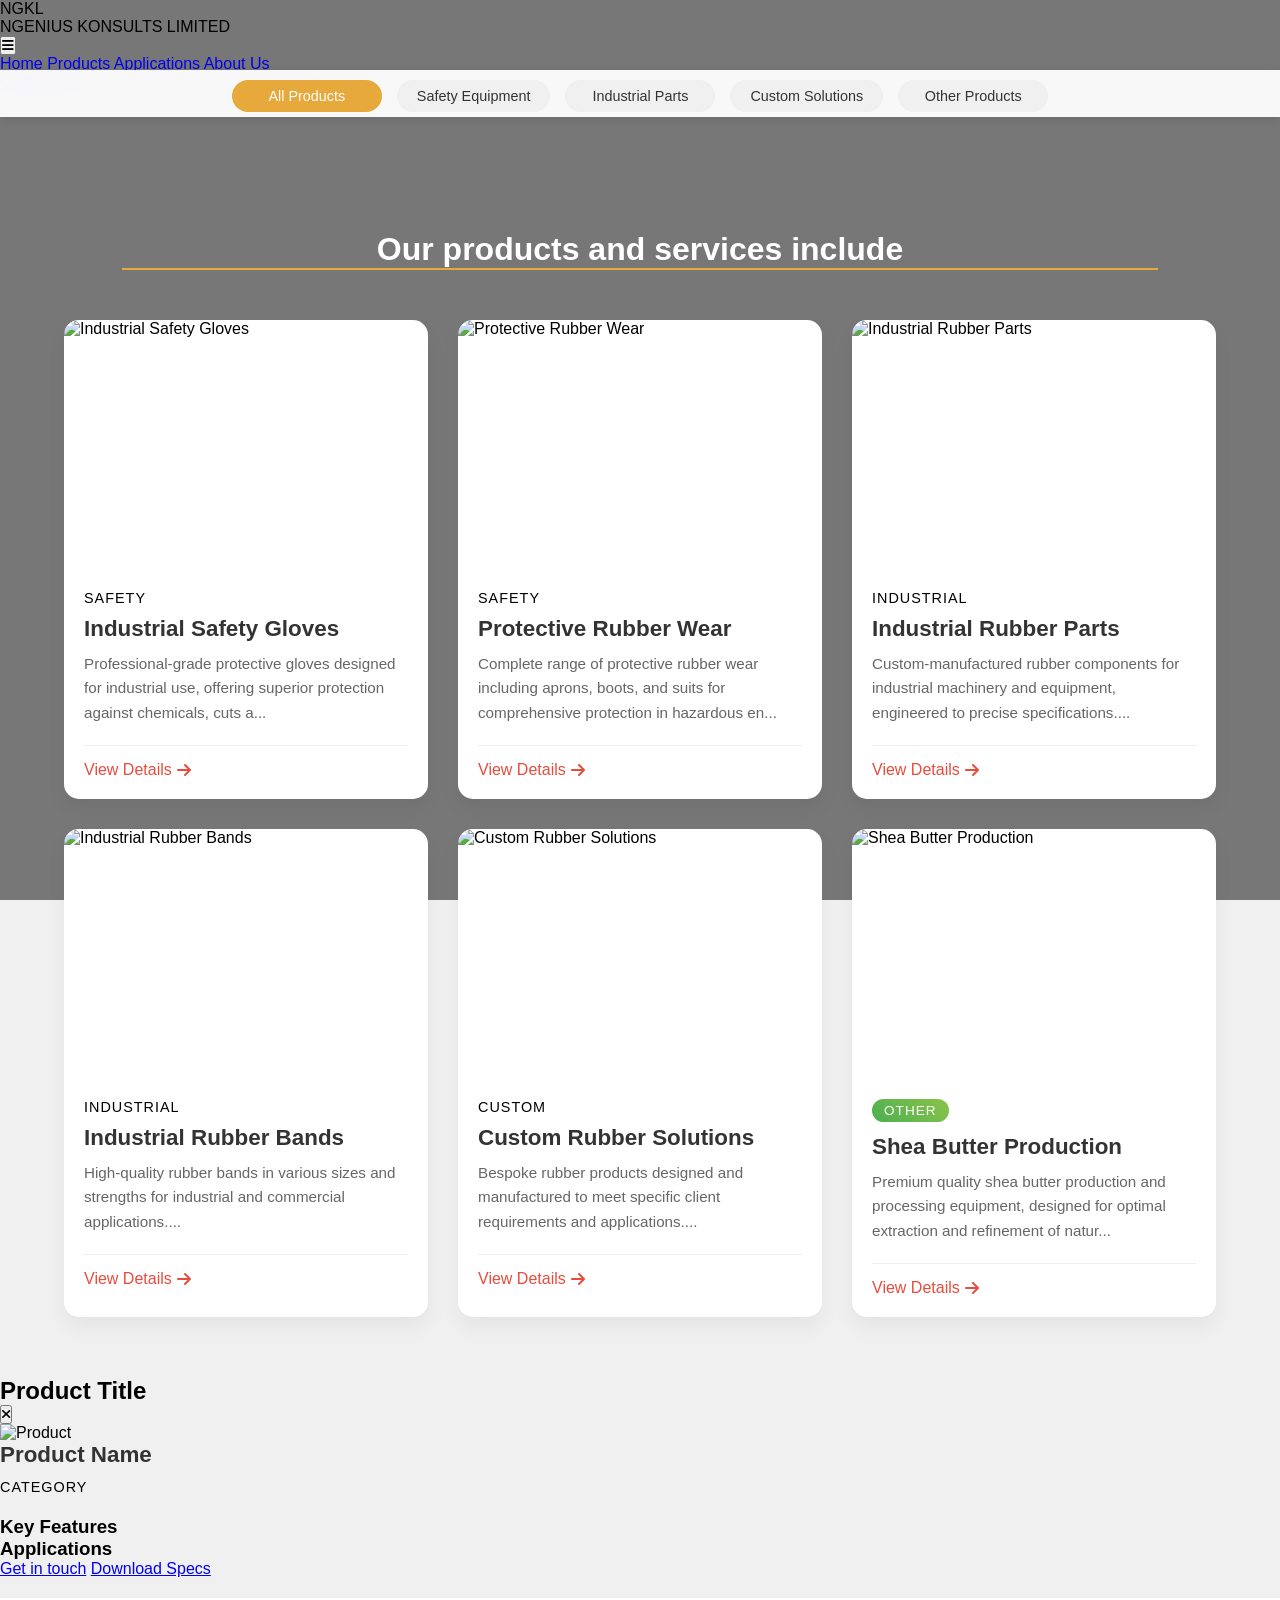
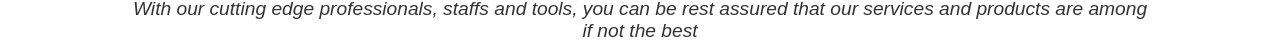
==== products.html @ db1e6c7b "update" ====
<!Doctype html>
<html lang="en">

<head>
    <meta charset="UTF-8">
    <meta name="viewport" content="width=device-width, initial-scale=1.0">
    <link rel="stylesheet" href="css\index.css">
    <link rel="stylesheet" href="https://unpkg.com/aos@next/dist/aos.css" />
    <!-- Adding Font Awesome for icons -->
    <link rel="stylesheet" href="https://cdnjs.cloudflare.com/ajax/libs/font-awesome/6.0.0-beta3/css/all.min.css">
    <link rel="stylesheet" href="css/products.css">
    <title>Products</title>

</head>

<body style="background-image: url(images/rubber-tree-bowl-filled-with-latex.jpg);">
    <nav class="navbar">
        <div class="logo">
            <div class="logo-icon">NGKL</div>
            <span>NGENIUS KONSULTS LIMITED</span>
        </div>

        <!-- Mobile menu button -->
        <button class="mobile-menu-btn" id="mobileMenuBtn">
            <i class="fas fa-bars"></i>
        </button>

        <div class="nav-links" id="navLinks">
            <a href="index.html">Home</a>
            <a href="products.html" class="active">Products</a>
            <a href="#">Applications</a>
            <a href="#">About Us</a>


            <!-- Auth button moved inside nav-links for mobile view -->
            <div class="auth-buttons">
                <a href="#" class="sign-up">Contact us</a>
            </div>
        </div>
    </nav>
    <div class="dimmed-background"></div>
    <div class="dimmed-overlay"></div>
    <div class="product-filters">
        <div class="filter-buttons">
            <button class="filter-button active" data-filter="all">All Products</button>
            <button class="filter-button" data-filter="safety">Safety Equipment</button>
            <button class="filter-button" data-filter="industrial">Industrial Parts</button>
            <button class="filter-button" data-filter="custom">Custom Solutions</button>
            <button class="filter-button" data-filter="other">Other Products</button>
        </div>
    </div>

    <div class="products-container">
        <div class="heading">
            <h1 class="product_heading">Our products and services include</h1>
        </div>
        <div class="products-grid" style="margin-top:50px;">
            <!-- Product cards will be dynamically populated here -->
        </div>
    </div>

    <!-- Product Modal -->
    <div class="product-modal" id="productModal">
        <div class="modal-content">
            <div class="modal-header">
                <h2 id="modalProductTitle">Product Title</h2>
                <button class="close-modal" id="closeModal">
                    <i class="fas fa-times"></i>
                </button>
            </div>
            <div class="modal-body">
                <div class="modal-image-container">
                    <img src="" alt="Product" class="modal-image" id="modalProductImage">
                </div>
                <div class="modal-details">
                    <h3 class="product-title" id="modalDetailTitle">Product Name</h3>
                    <span class="product-category" id="modalCategory">Category</span>
                    <div class="product-description" id="modalDescription"></div>
                    <div class="product-features">
                        <h3>Key Features</h3>
                        <ul class="features-list" id="modalFeatures"></ul>
                    </div>
                    <div class="product-applications">
                        <h3>Applications</h3>
                        <ul class="applications-list" id="modalApplications"></ul>
                    </div>
                    <div class="modal-cta">
                        <a href="https://wa.me/+2348037225914" class="modal-cta-button inquire-button">Get in touch</a>
                        <a href="#" class="modal-cta-button catalog-button">Download Specs</a>
                    </div>
                </div>
            </div>
        </div>
    </div>
    <div class="write_up">
        <div class="write"><p><i>With our cutting edge professionals, staffs and tools, you can be rest assured that our services and products are among if not the best</i></p></div>
    </div>
    <script src="https://unpkg.com/aos@next/dist/aos.js"></script>
    <script>
        // Initialize AOS
        AOS.init({
            duration: 800,
            once: true,
            offset: 100,
            easing: 'ease-out-cubic'
        });

        // Updated Product Data
        const productData = {
            'industrial-gloves': {
                title: 'Industrial Safety Gloves',
                category: 'safety',
                image: 'images/gloves.jpg',
                description: 'Professional-grade protective gloves designed for industrial use, offering superior protection against chemicals, cuts and abrasions.',
                features: [
                    'Chemical resistant rubber compound',
                    'Reinforced palm and finger areas',
                    'Extended cuff for wrist protection',
                    'Non-slip grip pattern',
                    'Available in multiple sizes'
                ],
                applications: [
                    'Chemical Processing',
                    'Manufacturing',
                    'Laboratory Work',
                    'Oil & Gas Industry'
                ]
            },
            'protective-wear': {
                title: 'Protective Rubber Wear',
                category: 'safety',
                image: 'images/Protective rubber ware.jpg',
                description: 'Complete range of protective rubber wear including aprons, boots, and suits for comprehensive protection in hazardous environments.',
                features: [
                    'Full-body protection designs',
                    'Chemical splash resistance',
                    'Flexible and comfortable fit',
                    'Heat and cold resistant',
                    'Easy to clean and maintain'
                ],
                applications: [
                    'Chemical Plants',
                    'Food Processing',
                    'Mining Operations',
                    'Waste Management'
                ]
            },
            'rubber-parts': {
                title: 'Industrial Rubber Parts',
                category: 'industrial',
                image: 'images/rubber artifacts.jpg',
                description: 'Custom-manufactured rubber components for industrial machinery and equipment, engineered to precise specifications.',
                features: [
                    'Custom size and shape options',
                    'High-grade rubber compounds',
                    'Precision manufacturing',
                    'Quality tested',
                    'Bulk ordering available'
                ],
                applications: [
                    'Machine Parts',
                    'Automotive Components',
                    'Industrial Equipment',
                    'Construction Machinery'
                ]
            },
            'rubber-bands': {
                title: 'Industrial Rubber Bands',
                category: 'industrial',
                image: 'images/Rubber band.jpg',
                description: 'High-quality rubber bands in various sizes and strengths for industrial and commercial applications.',
                features: [
                    'Multiple size options',
                    'High tensile strength',
                    'UV resistant',
                    'Long service life',
                    'Color coding available'
                ],
                applications: [
                    'Packaging',
                    'Office Use',
                    'Industrial Bundling',
                    'Agricultural Uses'
                ]
            },
            'custom-solutions': {
                title: 'Custom Rubber Solutions',
                category: 'custom',
                image: 'images/rubber products.jpg',
                description: 'Bespoke rubber products designed and manufactured to meet specific client requirements and applications.',
                features: [
                    'Custom design service',
                    'Material selection consultation',
                    'Prototype development',
                    'Quality assurance',
                    'Technical support'
                ],
                applications: [
                    'Specialized Industry Needs',
                    'Unique Applications',
                    'Product Development',
                    'Process Optimization'
                ]
            },
            'shea-butter': {
                title: 'Shea Butter Production',
                category: 'other',
                image: 'images/Shea-Butter-Processing-Factory.jpg',
                description: 'Premium quality shea butter production and processing equipment, designed for optimal extraction and refinement of natural shea butter. Our comprehensive solutions ensure high yields and superior product quality.',
                features: [
                    'Advanced extraction technology',
                    'Temperature-controlled processing',
                    'Quality control systems',
                    'Automated production lines',
                    'Hygienic processing environment',
                    'Customizable capacity options'
                ],
                applications: [
                    'Cosmetic Industry',
                    'Pharmaceutical Production',
                    'Natural Body Care',
                    'Food Processing',
                    'Export Quality Products',
                    'Local Market Production'
                ]
            }
        };

        // Function to create product cards
        function createProductCard(product) {
            return `
                <div class="product-card" data-aos="fade-up" data-aos-duration="800" data-category="${product.category.toLowerCase()}">
                    <div class="product-image">
                        <img src="${product.image}" alt="${product.title}" data-aos="zoom-in" data-aos-delay="200">
                    </div>
                    <div class="product-content">
                        <div class="product-category" data-aos="fade-left" data-aos-delay="300">${product.category}</div>
                        <h3 class="product-title" data-aos="fade-left" data-aos-delay="400">${product.title}</h3>
                        <p class="product-description" data-aos="fade-left" data-aos-delay="500">${product.description.substring(0, 120)}...</p>
                        <div class="product-action" data-aos="fade-up" data-aos-delay="600">
                            <a href="#" class="view-details" data-product="${product.id}">
                                View Details <i class="fas fa-arrow-right"></i>
                            </a>
                        </div>
                    </div>
                </div>
            `;
        }

        // Populate products grid
        const productsGrid = document.querySelector('.products-grid');
        Object.entries(productData).forEach(([id, product]) => {
            productsGrid.innerHTML += createProductCard({ ...product, id });
        });

        // Filter functionality
        const filterButtons = document.querySelectorAll('.filter-button');
        filterButtons.forEach(button => {
            button.addEventListener('click', () => {
                const filter = button.dataset.filter;

                filterButtons.forEach(btn => btn.classList.remove('active'));
                button.classList.add('active');

                document.querySelectorAll('.product-card').forEach(card => {
                    if (filter === 'all' || card.dataset.category.includes(filter)) {
                        card.style.display = 'block';
                    } else {
                        card.style.display = 'none';
                    }
                });
            });
        });

        // Update modal functionality
        function openProductModal(productId) {
            const product = productData[productId];
            if (!product) return;

            document.getElementById('modalProductTitle').textContent = product.title;
            document.getElementById('modalDetailTitle').textContent = product.title;
            document.getElementById('modalCategory').textContent = product.category;
            document.getElementById('modalDescription').innerHTML = `<p>${product.description}</p>`;
            document.getElementById('modalProductImage').src = product.image;

            const featuresList = document.getElementById('modalFeatures');
            featuresList.innerHTML = product.features.map(feature => `<li>${feature}</li>`).join('');

            const applicationsList = document.getElementById('modalApplications');
            applicationsList.innerHTML = product.applications.map(app => `<li>${app}</li>`).join('');

            document.getElementById('productModal').classList.add('active');
            document.body.style.overflow = 'hidden';
        }

        // Add modal event listeners
        document.querySelectorAll('.view-details').forEach(button => {
            button.addEventListener('click', (e) => {
                e.preventDefault();
                openProductModal(e.currentTarget.dataset.product);
            });
        });

        document.getElementById('closeModal').addEventListener('click', () => {
            document.getElementById('productModal').classList.remove('active');
            document.body.style.overflow = '';
        });

        // Enhanced scroll functionality
        let lastScroll = 0;
        const navbar = document.querySelector('.navbar');
        const productFilters = document.querySelector('.product-filters');
        const scrollThreshold = 100;
        let isHidden = false;

        // Throttled scroll handler
        let scrollTimer;
        window.addEventListener('scroll', () => {
            if (scrollTimer) return;

            scrollTimer = setTimeout(() => {
                const currentScroll = window.pageYOffset;

                if (Math.abs(currentScroll - lastScroll) > 5) {
                    if (currentScroll > lastScroll && currentScroll > scrollThreshold) {
                        if (!isHidden) {
                            navbar.classList.add('navbar-hidden');
                            productFilters.classList.add('filters-hidden');
                            isHidden = true;
                        }
                    } else if (currentScroll < lastScroll) {
                        if (isHidden) {
                            navbar.classList.remove('navbar-hidden');
                            productFilters.classList.remove('filters-hidden');
                            isHidden = false;
                        }
                    }

                    lastScroll = currentScroll;
                }

                scrollTimer = null;
            }, 50);
        });

        // Mobile menu functionality
        const mobileMenuBtn = document.getElementById('mobileMenuBtn');
        const navLinks = document.getElementById('navLinks');

        mobileMenuBtn.addEventListener('click', () => {
            navLinks.classList.toggle('active');

            const icon = mobileMenuBtn.querySelector('i');
            if (navLinks.classList.contains('active')) {
                icon.classList.remove('fa-bars');
                icon.classList.add('fa-times');
            } else {
                icon.classList.remove('fa-times');
                icon.classList.add('fa-bars');
            }
        });
    </script>
</body>

</html>
---- css/products.css ----
/* Main products grid layout */
* {
    margin: 0;
    padding: 0;
    box-sizing: border-box;
    font-family: 'Segoe UI', Tahoma, Geneva, Verdana, sans-serif;
}
body {
    font-family: 'Arial', sans-serif;
    background-color: #f0f0f0;
    margin: 0;
    padding: 0;
}
.dimmed-background {
  position: fixed;
  top: 0;
  left: 0;
  width: 100%;
  height: 100%;
  z-index: -2;
  background: url('images/rubber-tree-bowl-filled-with-latex.jpg') center/cover no-repeat;
}

.dimmed-overlay {
  position: fixed;
  top: 0;
  left: 0;
  width: 100%;
  height: 100%;
  z-index: -1;
  background-color: rgba(0, 0, 0, 0.5);
}

.products-container {
    padding: 140px 5% 60px;
    background: transparent;
}

.products-grid {
    display: grid;
    grid-template-columns: repeat(auto-fill, minmax(300px, 1fr));
    gap: 30px;
    max-width: 1400px;
    margin: 0 auto;
}

.product-card {
    background: white;
    border-radius: 15px;
    overflow: hidden;
    box-shadow: 0 10px 20px rgba(0,0,0,0.05);
    transition: all 0.3s ease;
    position: relative;
    transform: translateY(0);
    opacity: 1;
    transition: all 0.4s cubic-bezier(0.165, 0.84, 0.44, 1);
}

.product-card:hover {
    transform: translateY(-10px);
    box-shadow: 0 15px 30px rgba(0,0,0,0.1);
}

.product-image {
    height: 250px;
    position: relative;
    overflow: hidden;
}

.product-image img {
    width: 100%;
    height: 100%;
    object-fit: cover;
    transition: transform 0.5s ease;
}

.product-card:hover .product-image img {
    transform: scale(1.1);
}

.product-overlay {
    display: none;
}

.product-content {
    padding: 20px;
}

.product-category {
    font-size: 0.9rem;
    color: black;
    text-transform: uppercase;
    letter-spacing: 1px;
    margin-bottom: 10px;
}

.product-title {
    font-size: 1.4rem;
    color: #333;
    margin-bottom: 10px;
    font-weight: 600;
}

.product-description {
    color: #666;
    font-size: 0.95rem;
    line-height: 1.6;
    margin-bottom: 20px;
}

.product-action {
    display: flex;
    justify-content: space-between;
    align-items: center;
    padding-top: 15px;
    border-top: 1px solid #eee;
}

.view-details {
    color: #e74c3c;
    text-decoration: none;
    font-weight: 500;
    display: flex;
    align-items: center;
    gap: 5px;
    transition: transform 0.3s ease;
}

.view-details:hover {
    transform: translateX(5px);
}

/* Update Product filters positioning */
.product-filters {
    padding: 0 5%;
    position: fixed;
    top: 70px;
    left: 0;
    right: 0;
    z-index: 99;
    transition: transform 0.3s ease, opacity 0.3s ease;
    transform-origin: top;
    background: rgba(255, 255, 255, 0.95);
    backdrop-filter: blur(8px);
    box-shadow: 0 2px 10px rgba(0, 0, 0, 0.1);
}

.filter-buttons {
    display: flex;
    gap: 15px;
    flex-wrap: nowrap;
    justify-content: center;
    max-width: 1400px;
    margin: 0 auto;
    padding: 10px 0;
    overflow-x: auto;
    -webkit-overflow-scrolling: touch;
    scrollbar-width: none;
    scroll-behavior: smooth;
    padding-bottom: 5px;
}

.filter-buttons::-webkit-scrollbar {
    display: none;
}

.filter-button {
    padding: 8px 20px;
    border: none;
    border-radius: 25px;
    background: #f0f0f0;
    color: #333;
    cursor: pointer;
    transition: all 0.3s ease;
    font-size: 0.9rem;
    white-space: nowrap;
    flex-shrink: 0;
}

.filter-button:hover {
    background: rgba(255, 255, 255, 0.2);
}

.filter-button.active {
    background: #e7a83c;
    color: white;
}

/* Add class for hiding filters */
.filters-hidden {
    transform: translateY(-100%);
    opacity: 0;
}

/* Specific styles for the "other" category products */
.product-card[data-category="other"] .product-category {
    background: linear-gradient(45deg, #4CAF50, #8BC34A);
    color: white;
    padding: 4px 12px;
    border-radius: 15px;
    font-size: 0.85rem;
    display: inline-block;
    margin-bottom: 12px;
}

.product-card[data-category="other"] .product-image::after {
    content: '';
    position: absolute;
    top: 0;
    left: 0;
    right: 0;
    bottom: 0;
    background: linear-gradient(
        to bottom,
        rgba(76, 175, 80, 0.1),
        rgba(139, 195, 74, 0.2)
    );
    opacity: 0;
    transition: opacity 0.3s ease;
}

.product-card[data-category="other"]:hover .product-image::after {
    opacity: 1;
}

/* Add animation support */
[data-aos] {
    pointer-events: none;
}
[data-aos].aos-animate {
    pointer-events: auto;
}

.product-card {
    transform: translateY(0);
    opacity: 1;
    transition: all 0.4s cubic-bezier(0.165, 0.84, 0.44, 1);
}

.product-content > * {
    transform: translateX(0);
    opacity: 1;
    transition: all 0.4s cubic-bezier(0.165, 0.84, 0.44, 1);
}

/* Responsive adjustments */
@media (max-width: 768px) {
    .products-container {
        padding: 100px 20px 40px;
    }
    
    .products-grid {
        grid-template-columns: repeat(auto-fill, minmax(250px, 1fr));
        gap: 20px;
    }
    
    .product-filters {
        top: 60px;
        padding: 0 10px;
        background: rgba(255, 255, 255, 0.98);
    }
    
    .filter-buttons {
        padding: 8px 0;
        gap: 8px;
        justify-content: flex-start;
        overflow-x: auto;
        -webkit-overflow-scrolling: touch;
        position: relative;
    }
    
    .filter-button {
        padding: 6px 12px;
        font-size: 0.8rem;
        min-width: auto;
        flex: 0 0 auto;
        white-space: nowrap;
    }
}

@media (max-width: 480px) {
    .product-filters {
        padding: 0 8px;
    }
    
    .filter-buttons {
        gap: 6px;
    }
    
    .filter-button {
        padding: 5px 10px;
        font-size: 0.75rem;
    }
    
    /* Hide gradient indicators on very small screens */
    .filter-buttons::before,
    .filter-buttons::after {
        display: none;
    }
}

/* Add touch scroll indicators */
.filter-buttons::-webkit-scrollbar {
    height: 3px;
    background: transparent;
}

.filter-buttons::-webkit-scrollbar-thumb {
    background: #e7a83c;
    border-radius: 3px;
}

/* Specific media queries for 1080p and 768p screens */
@media screen and (max-width: 1920px) and (min-width: 1080px) {
    .filter-buttons {
        max-width: 1080px;
        margin: 0 auto;
        justify-content: center;
    }
    
    .filter-button {
        min-width: 150px;
        text-align: center;
    }
}

@media screen and (max-width: 1079px) and (min-width: 768px) {
    .filter-buttons {
        max-width: 768px;
        margin: 0 auto;
        justify-content: center;
    }
    
    .filter-button {
        min-width: 120px;
        text-align: center;
    }
}
.heading{
    width: 90%;
    margin: auto;
}
.product_heading {
    text-align: center;
    font-size: 2rem;
    color: white;
    margin-bottom: 40px;
    font-weight: 700;
    border-bottom: 2px solid #e7a83c;
}
.write_up {
    width: 100vw;
    .write{
        width: 80%;
        margin: auto;
    p{
        text-align: center;
    }
    }
    margin: auto;
    font-size: 1.2rem;
    color: #333;
    margin-top: 20px;
    background-color: white;

}
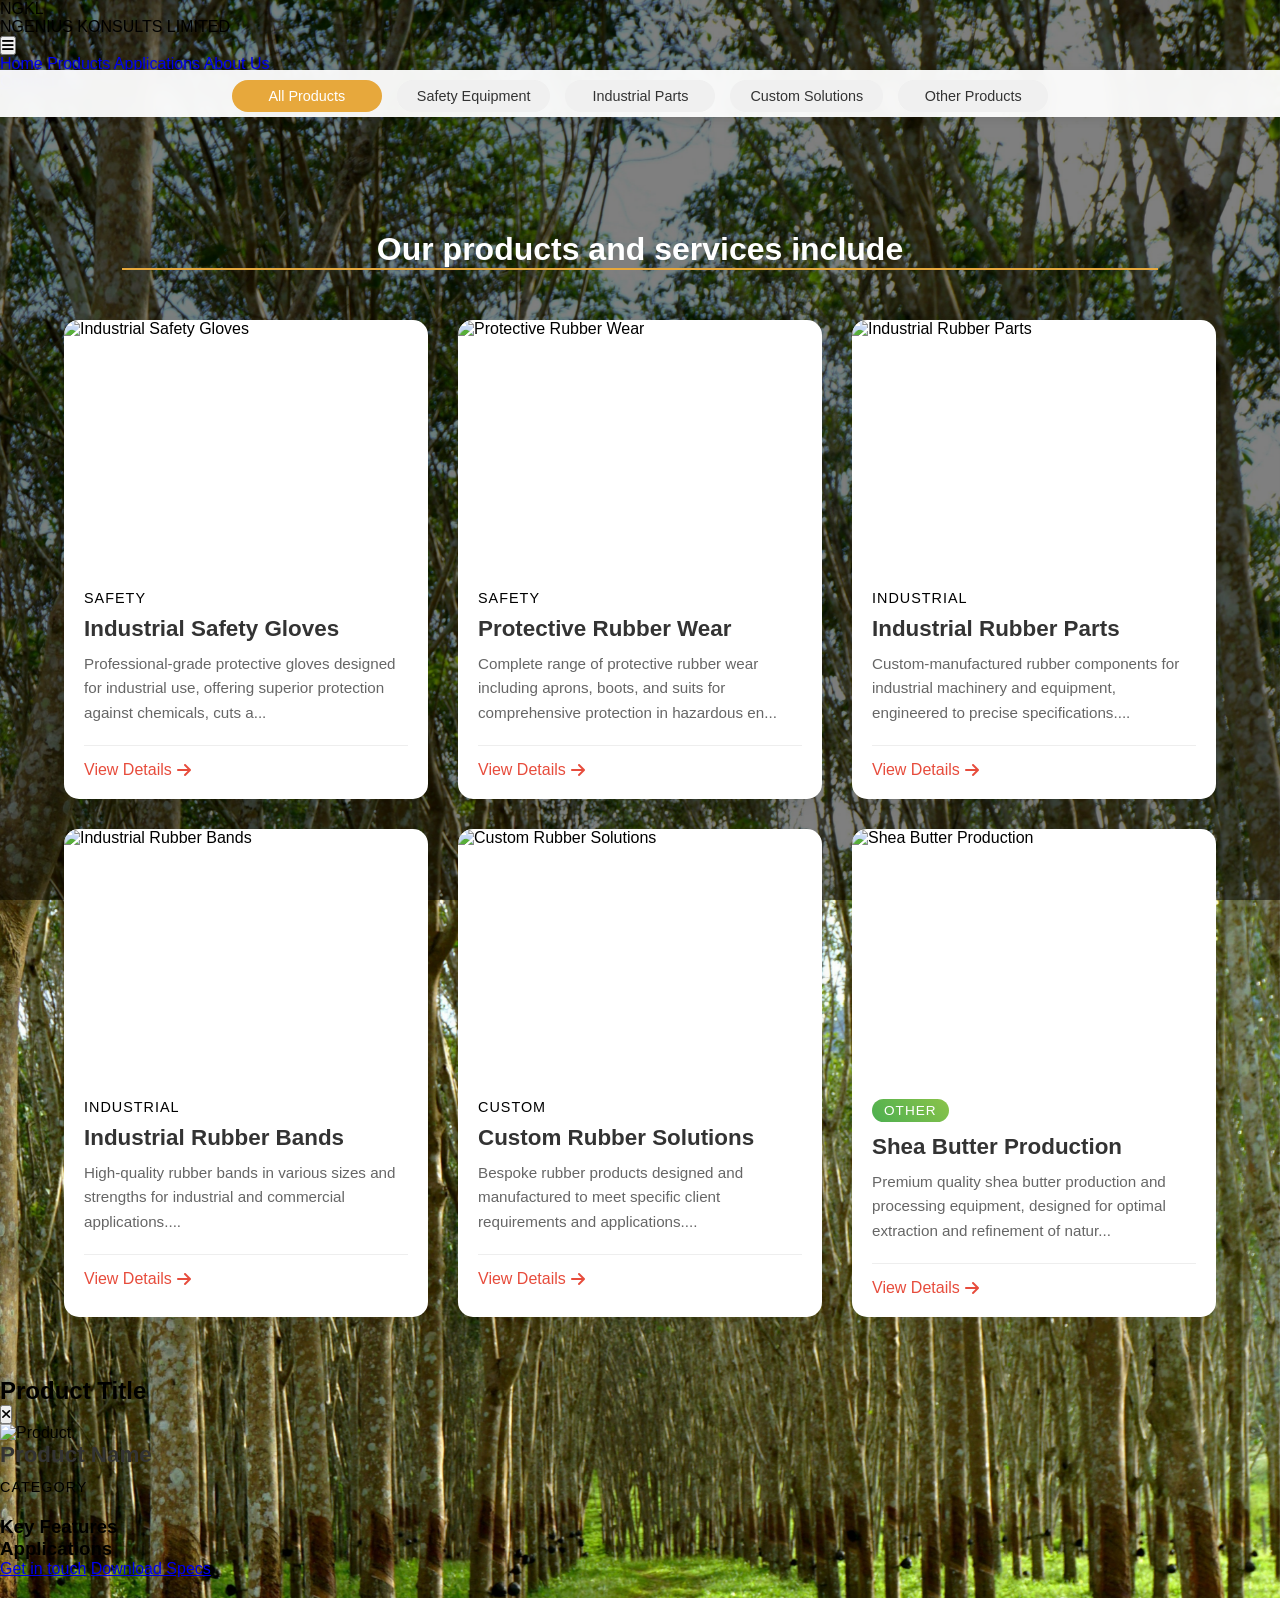
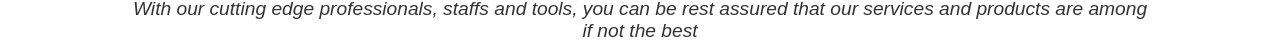
==== commit 78a6a000: "update" ====
--- a/products.html
+++ b/products.html
@@ -13,7 +13,7 @@
 
 </head>
 
-<body style="background-image: url(images/rubber-tree-bowl-filled-with-latex.jpg);">
+<body>
     <nav class="navbar">
         <div class="logo">
             <div class="logo-icon">NGKL</div>
@@ -360,6 +360,14 @@
             }
         });
     </script>
+    <script>
+window.addEventListener('scroll', () => {
+  const scrolled = window.scrollY;
+  const bg = document.querySelector('.dimmed-background');
+  bg.style.transform = `translateY(${-scrolled * 0.3}px)`;
+});
+</script>
+
 </body>
 
 </html>
--- a/css/products.css
+++ b/css/products.css
@@ -16,9 +16,12 @@
   top: 0;
   left: 0;
   width: 100%;
-  height: 100%;
+  height: 220%;
   z-index: -2;
-  background: url('images/rubber-tree-bowl-filled-with-latex.jpg') center/cover no-repeat;
+  background: url('../images/rubber-tree-4010781.jpg') center/cover no-repeat;
+  transform: translateY(0);
+  transition: transform 0.1s ease-out;
+  pointer-events: none;
 }
 
 .dimmed-overlay {
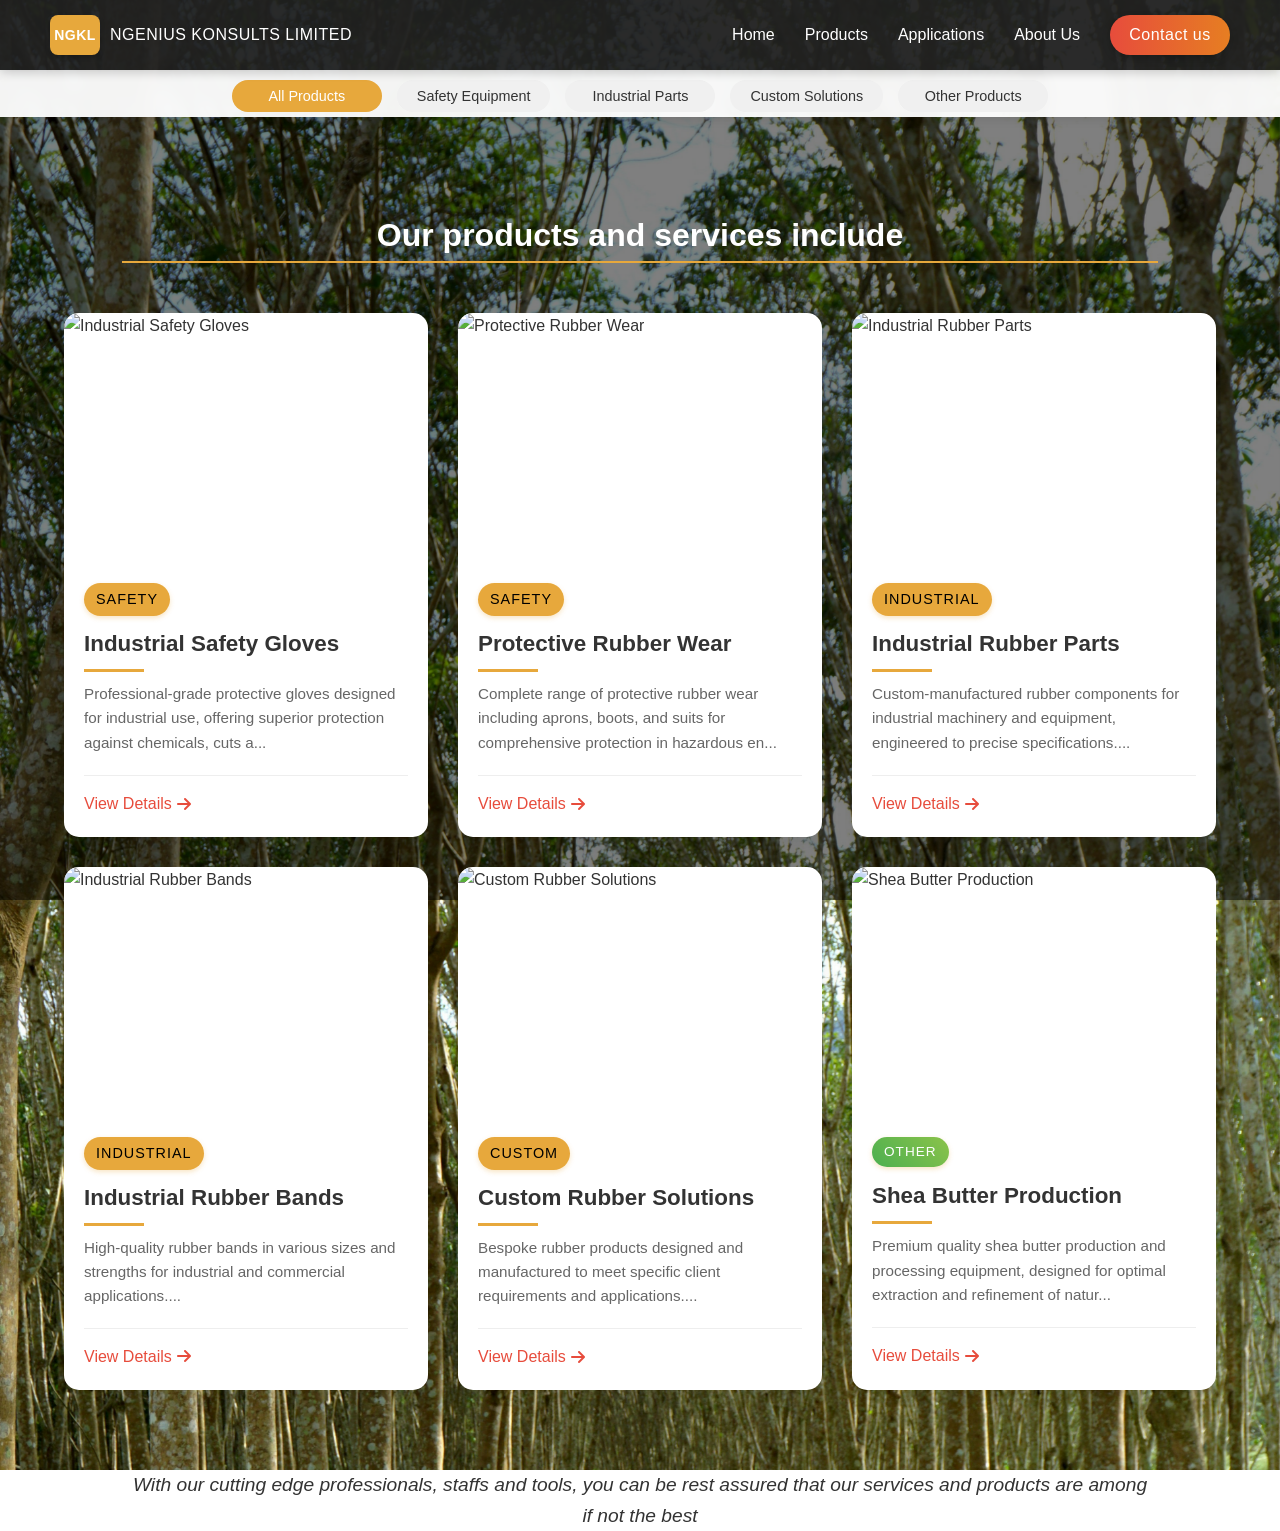
==== commit f613a910: "Add files via upload update" ====
--- a/products.html
+++ b/products.html
@@ -1,373 +1,357 @@
-<!Doctype html>
-<html lang="en">
-
-<head>
-    <meta charset="UTF-8">
-    <meta name="viewport" content="width=device-width, initial-scale=1.0">
-    <link rel="stylesheet" href="css\index.css">
-    <link rel="stylesheet" href="https://unpkg.com/aos@next/dist/aos.css" />
-    <!-- Adding Font Awesome for icons -->
-    <link rel="stylesheet" href="https://cdnjs.cloudflare.com/ajax/libs/font-awesome/6.0.0-beta3/css/all.min.css">
-    <link rel="stylesheet" href="css/products.css">
-    <title>Products</title>
-
-</head>
-
-<body>
-    <nav class="navbar">
-        <div class="logo">
-            <div class="logo-icon">NGKL</div>
-            <span>NGENIUS KONSULTS LIMITED</span>
-        </div>
-
-        <!-- Mobile menu button -->
-        <button class="mobile-menu-btn" id="mobileMenuBtn">
-            <i class="fas fa-bars"></i>
-        </button>
-
-        <div class="nav-links" id="navLinks">
-            <a href="index.html">Home</a>
-            <a href="products.html" class="active">Products</a>
-            <a href="#">Applications</a>
-            <a href="#">About Us</a>
-
-
-            <!-- Auth button moved inside nav-links for mobile view -->
-            <div class="auth-buttons">
-                <a href="#" class="sign-up">Contact us</a>
-            </div>
-        </div>
-    </nav>
-    <div class="dimmed-background"></div>
-    <div class="dimmed-overlay"></div>
-    <div class="product-filters">
-        <div class="filter-buttons">
-            <button class="filter-button active" data-filter="all">All Products</button>
-            <button class="filter-button" data-filter="safety">Safety Equipment</button>
-            <button class="filter-button" data-filter="industrial">Industrial Parts</button>
-            <button class="filter-button" data-filter="custom">Custom Solutions</button>
-            <button class="filter-button" data-filter="other">Other Products</button>
-        </div>
-    </div>
-
-    <div class="products-container">
-        <div class="heading">
-            <h1 class="product_heading">Our products and services include</h1>
-        </div>
-        <div class="products-grid" style="margin-top:50px;">
-            <!-- Product cards will be dynamically populated here -->
-        </div>
-    </div>
-
-    <!-- Product Modal -->
-    <div class="product-modal" id="productModal">
-        <div class="modal-content">
-            <div class="modal-header">
-                <h2 id="modalProductTitle">Product Title</h2>
-                <button class="close-modal" id="closeModal">
-                    <i class="fas fa-times"></i>
-                </button>
-            </div>
-            <div class="modal-body">
-                <div class="modal-image-container">
-                    <img src="" alt="Product" class="modal-image" id="modalProductImage">
-                </div>
-                <div class="modal-details">
-                    <h3 class="product-title" id="modalDetailTitle">Product Name</h3>
-                    <span class="product-category" id="modalCategory">Category</span>
-                    <div class="product-description" id="modalDescription"></div>
-                    <div class="product-features">
-                        <h3>Key Features</h3>
-                        <ul class="features-list" id="modalFeatures"></ul>
-                    </div>
-                    <div class="product-applications">
-                        <h3>Applications</h3>
-                        <ul class="applications-list" id="modalApplications"></ul>
-                    </div>
-                    <div class="modal-cta">
-                        <a href="https://wa.me/+2348037225914" class="modal-cta-button inquire-button">Get in touch</a>
-                        <a href="#" class="modal-cta-button catalog-button">Download Specs</a>
-                    </div>
-                </div>
-            </div>
-        </div>
-    </div>
-    <div class="write_up">
-        <div class="write"><p><i>With our cutting edge professionals, staffs and tools, you can be rest assured that our services and products are among if not the best</i></p></div>
-    </div>
-    <script src="https://unpkg.com/aos@next/dist/aos.js"></script>
-    <script>
-        // Initialize AOS
-        AOS.init({
-            duration: 800,
-            once: true,
-            offset: 100,
-            easing: 'ease-out-cubic'
-        });
-
-        // Updated Product Data
-        const productData = {
-            'industrial-gloves': {
-                title: 'Industrial Safety Gloves',
-                category: 'safety',
-                image: 'images/gloves.jpg',
-                description: 'Professional-grade protective gloves designed for industrial use, offering superior protection against chemicals, cuts and abrasions.',
-                features: [
-                    'Chemical resistant rubber compound',
-                    'Reinforced palm and finger areas',
-                    'Extended cuff for wrist protection',
-                    'Non-slip grip pattern',
-                    'Available in multiple sizes'
-                ],
-                applications: [
-                    'Chemical Processing',
-                    'Manufacturing',
-                    'Laboratory Work',
-                    'Oil & Gas Industry'
-                ]
-            },
-            'protective-wear': {
-                title: 'Protective Rubber Wear',
-                category: 'safety',
-                image: 'images/Protective rubber ware.jpg',
-                description: 'Complete range of protective rubber wear including aprons, boots, and suits for comprehensive protection in hazardous environments.',
-                features: [
-                    'Full-body protection designs',
-                    'Chemical splash resistance',
-                    'Flexible and comfortable fit',
-                    'Heat and cold resistant',
-                    'Easy to clean and maintain'
-                ],
-                applications: [
-                    'Chemical Plants',
-                    'Food Processing',
-                    'Mining Operations',
-                    'Waste Management'
-                ]
-            },
-            'rubber-parts': {
-                title: 'Industrial Rubber Parts',
-                category: 'industrial',
-                image: 'images/rubber artifacts.jpg',
-                description: 'Custom-manufactured rubber components for industrial machinery and equipment, engineered to precise specifications.',
-                features: [
-                    'Custom size and shape options',
-                    'High-grade rubber compounds',
-                    'Precision manufacturing',
-                    'Quality tested',
-                    'Bulk ordering available'
-                ],
-                applications: [
-                    'Machine Parts',
-                    'Automotive Components',
-                    'Industrial Equipment',
-                    'Construction Machinery'
-                ]
-            },
-            'rubber-bands': {
-                title: 'Industrial Rubber Bands',
-                category: 'industrial',
-                image: 'images/Rubber band.jpg',
-                description: 'High-quality rubber bands in various sizes and strengths for industrial and commercial applications.',
-                features: [
-                    'Multiple size options',
-                    'High tensile strength',
-                    'UV resistant',
-                    'Long service life',
-                    'Color coding available'
-                ],
-                applications: [
-                    'Packaging',
-                    'Office Use',
-                    'Industrial Bundling',
-                    'Agricultural Uses'
-                ]
-            },
-            'custom-solutions': {
-                title: 'Custom Rubber Solutions',
-                category: 'custom',
-                image: 'images/rubber products.jpg',
-                description: 'Bespoke rubber products designed and manufactured to meet specific client requirements and applications.',
-                features: [
-                    'Custom design service',
-                    'Material selection consultation',
-                    'Prototype development',
-                    'Quality assurance',
-                    'Technical support'
-                ],
-                applications: [
-                    'Specialized Industry Needs',
-                    'Unique Applications',
-                    'Product Development',
-                    'Process Optimization'
-                ]
-            },
-            'shea-butter': {
-                title: 'Shea Butter Production',
-                category: 'other',
-                image: 'images/Shea-Butter-Processing-Factory.jpg',
-                description: 'Premium quality shea butter production and processing equipment, designed for optimal extraction and refinement of natural shea butter. Our comprehensive solutions ensure high yields and superior product quality.',
-                features: [
-                    'Advanced extraction technology',
-                    'Temperature-controlled processing',
-                    'Quality control systems',
-                    'Automated production lines',
-                    'Hygienic processing environment',
-                    'Customizable capacity options'
-                ],
-                applications: [
-                    'Cosmetic Industry',
-                    'Pharmaceutical Production',
-                    'Natural Body Care',
-                    'Food Processing',
-                    'Export Quality Products',
-                    'Local Market Production'
-                ]
-            }
-        };
-
-        // Function to create product cards
-        function createProductCard(product) {
-            return `
-                <div class="product-card" data-aos="fade-up" data-aos-duration="800" data-category="${product.category.toLowerCase()}">
-                    <div class="product-image">
-                        <img src="${product.image}" alt="${product.title}" data-aos="zoom-in" data-aos-delay="200">
-                    </div>
-                    <div class="product-content">
-                        <div class="product-category" data-aos="fade-left" data-aos-delay="300">${product.category}</div>
-                        <h3 class="product-title" data-aos="fade-left" data-aos-delay="400">${product.title}</h3>
-                        <p class="product-description" data-aos="fade-left" data-aos-delay="500">${product.description.substring(0, 120)}...</p>
-                        <div class="product-action" data-aos="fade-up" data-aos-delay="600">
-                            <a href="#" class="view-details" data-product="${product.id}">
-                                View Details <i class="fas fa-arrow-right"></i>
-                            </a>
-                        </div>
-                    </div>
-                </div>
-            `;
-        }
-
-        // Populate products grid
-        const productsGrid = document.querySelector('.products-grid');
-        Object.entries(productData).forEach(([id, product]) => {
-            productsGrid.innerHTML += createProductCard({ ...product, id });
-        });
-
-        // Filter functionality
-        const filterButtons = document.querySelectorAll('.filter-button');
-        filterButtons.forEach(button => {
-            button.addEventListener('click', () => {
-                const filter = button.dataset.filter;
-
-                filterButtons.forEach(btn => btn.classList.remove('active'));
-                button.classList.add('active');
-
-                document.querySelectorAll('.product-card').forEach(card => {
-                    if (filter === 'all' || card.dataset.category.includes(filter)) {
-                        card.style.display = 'block';
-                    } else {
-                        card.style.display = 'none';
-                    }
-                });
-            });
-        });
-
-        // Update modal functionality
-        function openProductModal(productId) {
-            const product = productData[productId];
-            if (!product) return;
-
-            document.getElementById('modalProductTitle').textContent = product.title;
-            document.getElementById('modalDetailTitle').textContent = product.title;
-            document.getElementById('modalCategory').textContent = product.category;
-            document.getElementById('modalDescription').innerHTML = `<p>${product.description}</p>`;
-            document.getElementById('modalProductImage').src = product.image;
-
-            const featuresList = document.getElementById('modalFeatures');
-            featuresList.innerHTML = product.features.map(feature => `<li>${feature}</li>`).join('');
-
-            const applicationsList = document.getElementById('modalApplications');
-            applicationsList.innerHTML = product.applications.map(app => `<li>${app}</li>`).join('');
-
-            document.getElementById('productModal').classList.add('active');
-            document.body.style.overflow = 'hidden';
-        }
-
-        // Add modal event listeners
-        document.querySelectorAll('.view-details').forEach(button => {
-            button.addEventListener('click', (e) => {
-                e.preventDefault();
-                openProductModal(e.currentTarget.dataset.product);
-            });
-        });
-
-        document.getElementById('closeModal').addEventListener('click', () => {
-            document.getElementById('productModal').classList.remove('active');
-            document.body.style.overflow = '';
-        });
-
-        // Enhanced scroll functionality
-        let lastScroll = 0;
-        const navbar = document.querySelector('.navbar');
-        const productFilters = document.querySelector('.product-filters');
-        const scrollThreshold = 100;
-        let isHidden = false;
-
-        // Throttled scroll handler
-        let scrollTimer;
-        window.addEventListener('scroll', () => {
-            if (scrollTimer) return;
-
-            scrollTimer = setTimeout(() => {
-                const currentScroll = window.pageYOffset;
-
-                if (Math.abs(currentScroll - lastScroll) > 5) {
-                    if (currentScroll > lastScroll && currentScroll > scrollThreshold) {
-                        if (!isHidden) {
-                            navbar.classList.add('navbar-hidden');
-                            productFilters.classList.add('filters-hidden');
-                            isHidden = true;
-                        }
-                    } else if (currentScroll < lastScroll) {
-                        if (isHidden) {
-                            navbar.classList.remove('navbar-hidden');
-                            productFilters.classList.remove('filters-hidden');
-                            isHidden = false;
-                        }
-                    }
-
-                    lastScroll = currentScroll;
-                }
-
-                scrollTimer = null;
-            }, 50);
-        });
-
-        // Mobile menu functionality
-        const mobileMenuBtn = document.getElementById('mobileMenuBtn');
-        const navLinks = document.getElementById('navLinks');
-
-        mobileMenuBtn.addEventListener('click', () => {
-            navLinks.classList.toggle('active');
-
-            const icon = mobileMenuBtn.querySelector('i');
-            if (navLinks.classList.contains('active')) {
-                icon.classList.remove('fa-bars');
-                icon.classList.add('fa-times');
-            } else {
-                icon.classList.remove('fa-times');
-                icon.classList.add('fa-bars');
-            }
-        });
-    </script>
-    <script>
-window.addEventListener('scroll', () => {
-  const scrolled = window.scrollY;
-  const bg = document.querySelector('.dimmed-background');
-  bg.style.transform = `translateY(${-scrolled * 0.3}px)`;
-});
-</script>
-
-</body>
-
+<!Doctype html>
+<html lang="en">
+
+<head>
+    <meta charset="UTF-8">
+    <meta name="viewport" content="width=device-width, initial-scale=1.0">
+    <link rel="stylesheet" href="css\index.css">
+    <link rel="stylesheet" href="https://unpkg.com/aos@next/dist/aos.css" />
+    <!-- Adding Font Awesome for icons -->
+    <link rel="stylesheet" href="https://cdnjs.cloudflare.com/ajax/libs/font-awesome/6.0.0-beta3/css/all.min.css">
+    <link rel="stylesheet" href="css/products.css">
+    <script src="js/mobile_menu.js"></script>
+    <title>Products</title>
+
+</head>
+
+<body>
+    <nav class="navbar">
+        <div class="logo">
+            <div class="logo-icon">NGKL</div>
+            <span>NGENIUS KONSULTS LIMITED</span>
+        </div>
+
+        <!-- Mobile menu button -->
+        <button class="mobile-menu-btn" id="mobileMenuBtn">
+            <i class="fas fa-bars"></i>
+        </button>
+
+        <div class="nav-links" id="navLinks">
+            <a href="index.html">Home</a>
+            <a href="products.html" class="active">Products</a>
+            <a href="#">Applications</a>
+            <a href="#">About Us</a>
+
+
+            <!-- Auth button moved inside nav-links for mobile view -->
+            <div class="auth-buttons">
+                <a href="#" class="sign-up">Contact us</a>
+            </div>
+        </div>
+    </nav>
+    <div class="dimmed-background"></div>
+    <div class="dimmed-overlay"></div>
+    <div class="product-filters">
+        <div class="filter-buttons">
+            <button class="filter-button active" data-filter="all">All Products</button>
+            <button class="filter-button" data-filter="safety">Safety Equipment</button>
+            <button class="filter-button" data-filter="industrial">Industrial Parts</button>
+            <button class="filter-button" data-filter="custom">Custom Solutions</button>
+            <button class="filter-button" data-filter="other">Other Products</button>
+        </div>
+    </div>
+
+    <div class="products-container">
+        <div class="heading">
+            <h1 class="product_heading">Our products and services include</h1>
+        </div>
+        <div class="products-grid" style="margin-top:50px;">
+            <!-- Product cards will be dynamically populated here -->
+        </div>
+    </div>
+
+    <!-- Product Modal -->
+    <div class="product-modal" id="productModal">
+        <div class="modal-content">
+            <div class="modal-header">
+                <h2 id="modalProductTitle">Product Title</h2>
+                <button class="close-modal" id="closeModal">
+                    <i class="fas fa-times"></i>
+                </button>
+            </div>
+            <div class="modal-body">
+                <div class="modal-image-container">
+                    <img src="" alt="Product" class="modal-image" id="modalProductImage">
+                </div>
+                <div class="modal-details">
+                    <h3 class="product-title" id="modalDetailTitle">Product Name</h3>
+                    <span class="product-category" id="modalCategory">Category</span>
+                    <div class="product-description" id="modalDescription"></div>
+                    <div class="product-features">
+                        <h3>Key Features</h3>
+                        <ul class="features-list" id="modalFeatures"></ul>
+                    </div>
+                    <div class="product-applications">
+                        <h3>Applications</h3>
+                        <ul class="applications-list" id="modalApplications"></ul>
+                    </div>
+                    <div class="modal-cta">
+                        <a href="https://wa.me/+2348037225914" class="modal-cta-button inquire-button">Get in touch</a>
+                        <a href="#" class="modal-cta-button catalog-button">Download Specs</a>
+                    </div>
+                </div>
+            </div>
+        </div>
+    </div>
+    <div class="write_up">
+        <div class="write"><p><i>With our cutting edge professionals, staffs and tools, you can be rest assured that our services and products are among if not the best</i></p></div>
+    </div>
+    <script src="https://unpkg.com/aos@next/dist/aos.js"></script>
+    <script>
+        // Initialize AOS
+        AOS.init({
+            duration: 800,
+            once: true,
+            offset: 100,
+            easing: 'ease-out-cubic'
+        });
+
+        // Updated Product Data
+        const productData = {
+            'industrial-gloves': {
+                title: 'Industrial Safety Gloves',
+                category: 'safety',
+                image: 'images/gloves.jpg',
+                description: 'Professional-grade protective gloves designed for industrial use, offering superior protection against chemicals, cuts and abrasions.',
+                features: [
+                    'Chemical resistant rubber compound',
+                    'Reinforced palm and finger areas',
+                    'Extended cuff for wrist protection',
+                    'Non-slip grip pattern',
+                    'Available in multiple sizes'
+                ],
+                applications: [
+                    'Chemical Processing',
+                    'Manufacturing',
+                    'Laboratory Work',
+                    'Oil & Gas Industry'
+                ]
+            },
+            'protective-wear': {
+                title: 'Protective Rubber Wear',
+                category: 'safety',
+                image: 'images/Protective rubber ware.jpg',
+                description: 'Complete range of protective rubber wear including aprons, boots, and suits for comprehensive protection in hazardous environments.',
+                features: [
+                    'Full-body protection designs',
+                    'Chemical splash resistance',
+                    'Flexible and comfortable fit',
+                    'Heat and cold resistant',
+                    'Easy to clean and maintain'
+                ],
+                applications: [
+                    'Chemical Plants',
+                    'Food Processing',
+                    'Mining Operations',
+                    'Waste Management'
+                ]
+            },
+            'rubber-parts': {
+                title: 'Industrial Rubber Parts',
+                category: 'industrial',
+                image: 'images/rubber artifacts.jpg',
+                description: 'Custom-manufactured rubber components for industrial machinery and equipment, engineered to precise specifications.',
+                features: [
+                    'Custom size and shape options',
+                    'High-grade rubber compounds',
+                    'Precision manufacturing',
+                    'Quality tested',
+                    'Bulk ordering available'
+                ],
+                applications: [
+                    'Machine Parts',
+                    'Automotive Components',
+                    'Industrial Equipment',
+                    'Construction Machinery'
+                ]
+            },
+            'rubber-bands': {
+                title: 'Industrial Rubber Bands',
+                category: 'industrial',
+                image: 'images/Rubber band.jpg',
+                description: 'High-quality rubber bands in various sizes and strengths for industrial and commercial applications.',
+                features: [
+                    'Multiple size options',
+                    'High tensile strength',
+                    'UV resistant',
+                    'Long service life',
+                    'Color coding available'
+                ],
+                applications: [
+                    'Packaging',
+                    'Office Use',
+                    'Industrial Bundling',
+                    'Agricultural Uses'
+                ]
+            },
+            'custom-solutions': {
+                title: 'Custom Rubber Solutions',
+                category: 'custom',
+                image: 'images/rubber products.jpg',
+                description: 'Bespoke rubber products designed and manufactured to meet specific client requirements and applications.',
+                features: [
+                    'Custom design service',
+                    'Material selection consultation',
+                    'Prototype development',
+                    'Quality assurance',
+                    'Technical support'
+                ],
+                applications: [
+                    'Specialized Industry Needs',
+                    'Unique Applications',
+                    'Product Development',
+                    'Process Optimization'
+                ]
+            },
+            'shea-butter': {
+                title: 'Shea Butter Production',
+                category: 'other',
+                image: 'images/Shea-Butter-Processing-Factory.jpg',
+                description: 'Premium quality shea butter production and processing equipment, designed for optimal extraction and refinement of natural shea butter. Our comprehensive solutions ensure high yields and superior product quality.',
+                features: [
+                    'Advanced extraction technology',
+                    'Temperature-controlled processing',
+                    'Quality control systems',
+                    'Automated production lines',
+                    'Hygienic processing environment',
+                    'Customizable capacity options'
+                ],
+                applications: [
+                    'Cosmetic Industry',
+                    'Pharmaceutical Production',
+                    'Natural Body Care',
+                    'Food Processing',
+                    'Export Quality Products',
+                    'Local Market Production'
+                ]
+            }
+        };
+
+        // Function to create product cards
+        function createProductCard(product) {
+            return `
+                <div class="product-card" data-aos="fade-up" data-aos-duration="800" data-category="${product.category.toLowerCase()}">
+                    <div class="product-image">
+                        <img src="${product.image}" alt="${product.title}" data-aos="zoom-in" data-aos-delay="200">
+                    </div>
+                    <div class="product-content">
+                        <div class="product-category" data-aos="fade-left" data-aos-delay="300">${product.category}</div>
+                        <h3 class="product-title" data-aos="fade-left" data-aos-delay="400">${product.title}</h3>
+                        <p class="product-description" data-aos="fade-left" data-aos-delay="500">${product.description.substring(0, 120)}...</p>
+                        <div class="product-action" data-aos="fade-up" data-aos-delay="600">
+                            <a href="#" class="view-details" data-product="${product.id}">
+                                View Details <i class="fas fa-arrow-right"></i>
+                            </a>
+                        </div>
+                    </div>
+                </div>
+            `;
+        }
+
+        // Populate products grid
+        const productsGrid = document.querySelector('.products-grid');
+        Object.entries(productData).forEach(([id, product]) => {
+            productsGrid.innerHTML += createProductCard({ ...product, id });
+        });
+
+        // Filter functionality
+        const filterButtons = document.querySelectorAll('.filter-button');
+        filterButtons.forEach(button => {
+            button.addEventListener('click', () => {
+                const filter = button.dataset.filter;
+
+                filterButtons.forEach(btn => btn.classList.remove('active'));
+                button.classList.add('active');
+
+                document.querySelectorAll('.product-card').forEach(card => {
+                    if (filter === 'all' || card.dataset.category.includes(filter)) {
+                        card.style.display = 'block';
+                    } else {
+                        card.style.display = 'none';
+                    }
+                });
+            });
+        });
+
+        // Update modal functionality
+        function openProductModal(productId) {
+            const product = productData[productId];
+            if (!product) return;
+
+            document.getElementById('modalProductTitle').textContent = product.title;
+            document.getElementById('modalDetailTitle').textContent = product.title;
+            document.getElementById('modalCategory').textContent = product.category;
+            document.getElementById('modalDescription').innerHTML = `<p>${product.description}</p>`;
+            document.getElementById('modalProductImage').src = product.image;
+
+            const featuresList = document.getElementById('modalFeatures');
+            featuresList.innerHTML = product.features.map(feature => `<li>${feature}</li>`).join('');
+
+            const applicationsList = document.getElementById('modalApplications');
+            applicationsList.innerHTML = product.applications.map(app => `<li>${app}</li>`).join('');
+
+            document.getElementById('productModal').classList.add('active');
+            document.body.style.overflow = 'hidden';
+        }
+
+        // Add modal event listeners
+        document.querySelectorAll('.view-details').forEach(button => {
+            button.addEventListener('click', (e) => {
+                e.preventDefault();
+                openProductModal(e.currentTarget.dataset.product);
+            });
+        });
+
+        document.getElementById('closeModal').addEventListener('click', () => {
+            document.getElementById('productModal').classList.remove('active');
+            document.body.style.overflow = '';
+        });
+
+        // Enhanced scroll functionality
+        let lastScroll = 0;
+        const navbar = document.querySelector('.navbar');
+        const productFilters = document.querySelector('.product-filters');
+        const scrollThreshold = 100;
+        let isHidden = false;
+
+        // Throttled scroll handler
+        let scrollTimer;
+        window.addEventListener('scroll', () => {
+            if (scrollTimer) return;
+
+            scrollTimer = setTimeout(() => {
+                const currentScroll = window.pageYOffset;
+
+                if (Math.abs(currentScroll - lastScroll) > 5) {
+                    if (currentScroll > lastScroll && currentScroll > scrollThreshold) {
+                        if (!isHidden) {
+                            navbar.classList.add('navbar-hidden');
+                            productFilters.classList.add('filters-hidden');
+                            isHidden = true;
+                        }
+                    } else if (currentScroll < lastScroll) {
+                        if (isHidden) {
+                            navbar.classList.remove('navbar-hidden');
+                            productFilters.classList.remove('filters-hidden');
+                            isHidden = false;
+                        }
+                    }
+
+                    lastScroll = currentScroll;
+                }
+
+                scrollTimer = null;
+            }, 50);
+        });
+    </script>
+    <script>
+window.addEventListener('scroll', () => {
+  const scrolled = window.scrollY;
+  const bg = document.querySelector('.dimmed-background');
+  bg.style.transform = `translateY(${-scrolled * 0.3}px)`;
+});
+</script>
+
+</body>
+
 </html>
--- a/css/products.css
+++ b/css/products.css
@@ -1,369 +1,369 @@
-/* Main products grid layout */
-* {
-    margin: 0;
-    padding: 0;
-    box-sizing: border-box;
-    font-family: 'Segoe UI', Tahoma, Geneva, Verdana, sans-serif;
-}
-body {
-    font-family: 'Arial', sans-serif;
-    background-color: #f0f0f0;
-    margin: 0;
-    padding: 0;
-}
-.dimmed-background {
-  position: fixed;
-  top: 0;
-  left: 0;
-  width: 100%;
-  height: 220%;
-  z-index: -2;
-  background: url('../images/rubber-tree-4010781.jpg') center/cover no-repeat;
-  transform: translateY(0);
-  transition: transform 0.1s ease-out;
-  pointer-events: none;
-}
-
-.dimmed-overlay {
-  position: fixed;
-  top: 0;
-  left: 0;
-  width: 100%;
-  height: 100%;
-  z-index: -1;
-  background-color: rgba(0, 0, 0, 0.5);
-}
-
-.products-container {
-    padding: 140px 5% 60px;
-    background: transparent;
-}
-
-.products-grid {
-    display: grid;
-    grid-template-columns: repeat(auto-fill, minmax(300px, 1fr));
-    gap: 30px;
-    max-width: 1400px;
-    margin: 0 auto;
-}
-
-.product-card {
-    background: white;
-    border-radius: 15px;
-    overflow: hidden;
-    box-shadow: 0 10px 20px rgba(0,0,0,0.05);
-    transition: all 0.3s ease;
-    position: relative;
-    transform: translateY(0);
-    opacity: 1;
-    transition: all 0.4s cubic-bezier(0.165, 0.84, 0.44, 1);
-}
-
-.product-card:hover {
-    transform: translateY(-10px);
-    box-shadow: 0 15px 30px rgba(0,0,0,0.1);
-}
-
-.product-image {
-    height: 250px;
-    position: relative;
-    overflow: hidden;
-}
-
-.product-image img {
-    width: 100%;
-    height: 100%;
-    object-fit: cover;
-    transition: transform 0.5s ease;
-}
-
-.product-card:hover .product-image img {
-    transform: scale(1.1);
-}
-
-.product-overlay {
-    display: none;
-}
-
-.product-content {
-    padding: 20px;
-}
-
-.product-category {
-    font-size: 0.9rem;
-    color: black;
-    text-transform: uppercase;
-    letter-spacing: 1px;
-    margin-bottom: 10px;
-}
-
-.product-title {
-    font-size: 1.4rem;
-    color: #333;
-    margin-bottom: 10px;
-    font-weight: 600;
-}
-
-.product-description {
-    color: #666;
-    font-size: 0.95rem;
-    line-height: 1.6;
-    margin-bottom: 20px;
-}
-
-.product-action {
-    display: flex;
-    justify-content: space-between;
-    align-items: center;
-    padding-top: 15px;
-    border-top: 1px solid #eee;
-}
-
-.view-details {
-    color: #e74c3c;
-    text-decoration: none;
-    font-weight: 500;
-    display: flex;
-    align-items: center;
-    gap: 5px;
-    transition: transform 0.3s ease;
-}
-
-.view-details:hover {
-    transform: translateX(5px);
-}
-
-/* Update Product filters positioning */
-.product-filters {
-    padding: 0 5%;
-    position: fixed;
-    top: 70px;
-    left: 0;
-    right: 0;
-    z-index: 99;
-    transition: transform 0.3s ease, opacity 0.3s ease;
-    transform-origin: top;
-    background: rgba(255, 255, 255, 0.95);
-    backdrop-filter: blur(8px);
-    box-shadow: 0 2px 10px rgba(0, 0, 0, 0.1);
-}
-
-.filter-buttons {
-    display: flex;
-    gap: 15px;
-    flex-wrap: nowrap;
-    justify-content: center;
-    max-width: 1400px;
-    margin: 0 auto;
-    padding: 10px 0;
-    overflow-x: auto;
-    -webkit-overflow-scrolling: touch;
-    scrollbar-width: none;
-    scroll-behavior: smooth;
-    padding-bottom: 5px;
-}
-
-.filter-buttons::-webkit-scrollbar {
-    display: none;
-}
-
-.filter-button {
-    padding: 8px 20px;
-    border: none;
-    border-radius: 25px;
-    background: #f0f0f0;
-    color: #333;
-    cursor: pointer;
-    transition: all 0.3s ease;
-    font-size: 0.9rem;
-    white-space: nowrap;
-    flex-shrink: 0;
-}
-
-.filter-button:hover {
-    background: rgba(255, 255, 255, 0.2);
-}
-
-.filter-button.active {
-    background: #e7a83c;
-    color: white;
-}
-
-/* Add class for hiding filters */
-.filters-hidden {
-    transform: translateY(-100%);
-    opacity: 0;
-}
-
-/* Specific styles for the "other" category products */
-.product-card[data-category="other"] .product-category {
-    background: linear-gradient(45deg, #4CAF50, #8BC34A);
-    color: white;
-    padding: 4px 12px;
-    border-radius: 15px;
-    font-size: 0.85rem;
-    display: inline-block;
-    margin-bottom: 12px;
-}
-
-.product-card[data-category="other"] .product-image::after {
-    content: '';
-    position: absolute;
-    top: 0;
-    left: 0;
-    right: 0;
-    bottom: 0;
-    background: linear-gradient(
-        to bottom,
-        rgba(76, 175, 80, 0.1),
-        rgba(139, 195, 74, 0.2)
-    );
-    opacity: 0;
-    transition: opacity 0.3s ease;
-}
-
-.product-card[data-category="other"]:hover .product-image::after {
-    opacity: 1;
-}
-
-/* Add animation support */
-[data-aos] {
-    pointer-events: none;
-}
-[data-aos].aos-animate {
-    pointer-events: auto;
-}
-
-.product-card {
-    transform: translateY(0);
-    opacity: 1;
-    transition: all 0.4s cubic-bezier(0.165, 0.84, 0.44, 1);
-}
-
-.product-content > * {
-    transform: translateX(0);
-    opacity: 1;
-    transition: all 0.4s cubic-bezier(0.165, 0.84, 0.44, 1);
-}
-
-/* Responsive adjustments */
-@media (max-width: 768px) {
-    .products-container {
-        padding: 100px 20px 40px;
-    }
-    
-    .products-grid {
-        grid-template-columns: repeat(auto-fill, minmax(250px, 1fr));
-        gap: 20px;
-    }
-    
-    .product-filters {
-        top: 60px;
-        padding: 0 10px;
-        background: rgba(255, 255, 255, 0.98);
-    }
-    
-    .filter-buttons {
-        padding: 8px 0;
-        gap: 8px;
-        justify-content: flex-start;
-        overflow-x: auto;
-        -webkit-overflow-scrolling: touch;
-        position: relative;
-    }
-    
-    .filter-button {
-        padding: 6px 12px;
-        font-size: 0.8rem;
-        min-width: auto;
-        flex: 0 0 auto;
-        white-space: nowrap;
-    }
-}
-
-@media (max-width: 480px) {
-    .product-filters {
-        padding: 0 8px;
-    }
-    
-    .filter-buttons {
-        gap: 6px;
-    }
-    
-    .filter-button {
-        padding: 5px 10px;
-        font-size: 0.75rem;
-    }
-    
-    /* Hide gradient indicators on very small screens */
-    .filter-buttons::before,
-    .filter-buttons::after {
-        display: none;
-    }
-}
-
-/* Add touch scroll indicators */
-.filter-buttons::-webkit-scrollbar {
-    height: 3px;
-    background: transparent;
-}
-
-.filter-buttons::-webkit-scrollbar-thumb {
-    background: #e7a83c;
-    border-radius: 3px;
-}
-
-/* Specific media queries for 1080p and 768p screens */
-@media screen and (max-width: 1920px) and (min-width: 1080px) {
-    .filter-buttons {
-        max-width: 1080px;
-        margin: 0 auto;
-        justify-content: center;
-    }
-    
-    .filter-button {
-        min-width: 150px;
-        text-align: center;
-    }
-}
-
-@media screen and (max-width: 1079px) and (min-width: 768px) {
-    .filter-buttons {
-        max-width: 768px;
-        margin: 0 auto;
-        justify-content: center;
-    }
-    
-    .filter-button {
-        min-width: 120px;
-        text-align: center;
-    }
-}
-.heading{
-    width: 90%;
-    margin: auto;
-}
-.product_heading {
-    text-align: center;
-    font-size: 2rem;
-    color: white;
-    margin-bottom: 40px;
-    font-weight: 700;
-    border-bottom: 2px solid #e7a83c;
-}
-.write_up {
-    width: 100vw;
-    .write{
-        width: 80%;
-        margin: auto;
-    p{
-        text-align: center;
-    }
-    }
-    margin: auto;
-    font-size: 1.2rem;
-    color: #333;
-    margin-top: 20px;
-    background-color: white;
-
-}
+/* Main products grid layout */
+* {
+    margin: 0;
+    padding: 0;
+    box-sizing: border-box;
+    font-family: 'Segoe UI', Tahoma, Geneva, Verdana, sans-serif;
+}
+body {
+    font-family: 'Arial', sans-serif;
+    background-color: #f0f0f0;
+    margin: 0;
+    padding: 0;
+}
+.dimmed-background {
+  position: fixed;
+  top: 0;
+  left: 0;
+  width: 100%;
+  height: 220%;
+  z-index: -2;
+  background: url('../images/rubber-tree-4010781.jpg') center/cover no-repeat;
+  transform: translateY(0);
+  transition: transform 0.1s ease-out;
+  pointer-events: none;
+}
+
+.dimmed-overlay {
+  position: fixed;
+  top: 0;
+  left: 0;
+  width: 100%;
+  height: 100%;
+  z-index: -1;
+  background-color: rgba(0, 0, 0, 0.5);
+}
+
+.products-container {
+    padding: 140px 5% 60px;
+    background: transparent;
+}
+
+.products-grid {
+    display: grid;
+    grid-template-columns: repeat(auto-fill, minmax(300px, 1fr));
+    gap: 30px;
+    max-width: 1400px;
+    margin: 0 auto;
+}
+
+.product-card {
+    background: white;
+    border-radius: 15px;
+    overflow: hidden;
+    box-shadow: 0 10px 20px rgba(0,0,0,0.05);
+    transition: all 0.3s ease;
+    position: relative;
+    transform: translateY(0);
+    opacity: 1;
+    transition: all 0.4s cubic-bezier(0.165, 0.84, 0.44, 1);
+}
+
+.product-card:hover {
+    transform: translateY(-10px);
+    box-shadow: 0 15px 30px rgba(0,0,0,0.1);
+}
+
+.product-image {
+    height: 250px;
+    position: relative;
+    overflow: hidden;
+}
+
+.product-image img {
+    width: 100%;
+    height: 100%;
+    object-fit: cover;
+    transition: transform 0.5s ease;
+}
+
+.product-card:hover .product-image img {
+    transform: scale(1.1);
+}
+
+.product-overlay {
+    display: none;
+}
+
+.product-content {
+    padding: 20px;
+}
+
+.product-category {
+    font-size: 0.9rem;
+    color: black;
+    text-transform: uppercase;
+    letter-spacing: 1px;
+    margin-bottom: 10px;
+}
+
+.product-title {
+    font-size: 1.4rem;
+    color: #333;
+    margin-bottom: 10px;
+    font-weight: 600;
+}
+
+.product-description {
+    color: #666;
+    font-size: 0.95rem;
+    line-height: 1.6;
+    margin-bottom: 20px;
+}
+
+.product-action {
+    display: flex;
+    justify-content: space-between;
+    align-items: center;
+    padding-top: 15px;
+    border-top: 1px solid #eee;
+}
+
+.view-details {
+    color: #e74c3c;
+    text-decoration: none;
+    font-weight: 500;
+    display: flex;
+    align-items: center;
+    gap: 5px;
+    transition: transform 0.3s ease;
+}
+
+.view-details:hover {
+    transform: translateX(5px);
+}
+
+/* Update Product filters positioning */
+.product-filters {
+    padding: 0 5%;
+    position: fixed;
+    top: 70px;
+    left: 0;
+    right: 0;
+    z-index: 99;
+    transition: transform 0.3s ease, opacity 0.3s ease;
+    transform-origin: top;
+    background: rgba(255, 255, 255, 0.95);
+    backdrop-filter: blur(8px);
+    box-shadow: 0 2px 10px rgba(0, 0, 0, 0.1);
+}
+
+.filter-buttons {
+    display: flex;
+    gap: 15px;
+    flex-wrap: nowrap;
+    justify-content: center;
+    max-width: 1400px;
+    margin: 0 auto;
+    padding: 10px 0;
+    overflow-x: auto;
+    -webkit-overflow-scrolling: touch;
+    scrollbar-width: none;
+    scroll-behavior: smooth;
+    padding-bottom: 5px;
+}
+
+.filter-buttons::-webkit-scrollbar {
+    display: none;
+}
+
+.filter-button {
+    padding: 8px 20px;
+    border: none;
+    border-radius: 25px;
+    background: #f0f0f0;
+    color: #333;
+    cursor: pointer;
+    transition: all 0.3s ease;
+    font-size: 0.9rem;
+    white-space: nowrap;
+    flex-shrink: 0;
+}
+
+.filter-button:hover {
+    background: rgba(255, 255, 255, 0.2);
+}
+
+.filter-button.active {
+    background: #e7a83c;
+    color: white;
+}
+
+/* Add class for hiding filters */
+.filters-hidden {
+    transform: translateY(-100%);
+    opacity: 0;
+}
+
+/* Specific styles for the "other" category products */
+.product-card[data-category="other"] .product-category {
+    background: linear-gradient(45deg, #4CAF50, #8BC34A);
+    color: white;
+    padding: 4px 12px;
+    border-radius: 15px;
+    font-size: 0.85rem;
+    display: inline-block;
+    margin-bottom: 12px;
+}
+
+.product-card[data-category="other"] .product-image::after {
+    content: '';
+    position: absolute;
+    top: 0;
+    left: 0;
+    right: 0;
+    bottom: 0;
+    background: linear-gradient(
+        to bottom,
+        rgba(76, 175, 80, 0.1),
+        rgba(139, 195, 74, 0.2)
+    );
+    opacity: 0;
+    transition: opacity 0.3s ease;
+}
+
+.product-card[data-category="other"]:hover .product-image::after {
+    opacity: 1;
+}
+
+/* Add animation support */
+[data-aos] {
+    pointer-events: none;
+}
+[data-aos].aos-animate {
+    pointer-events: auto;
+}
+
+.product-card {
+    transform: translateY(0);
+    opacity: 1;
+    transition: all 0.4s cubic-bezier(0.165, 0.84, 0.44, 1);
+}
+
+.product-content > * {
+    transform: translateX(0);
+    opacity: 1;
+    transition: all 0.4s cubic-bezier(0.165, 0.84, 0.44, 1);
+}
+
+/* Responsive adjustments */
+@media (max-width: 768px) {
+    .products-container {
+        padding: 100px 20px 40px;
+    }
+    
+    .products-grid {
+        grid-template-columns: repeat(auto-fill, minmax(250px, 1fr));
+        gap: 20px;
+    }
+    
+    .product-filters {
+        top: 60px;
+        padding: 0 10px;
+        background: rgba(255, 255, 255, 0.98);
+    }
+    
+    .filter-buttons {
+        padding: 8px 0;
+        gap: 8px;
+        justify-content: flex-start;
+        overflow-x: auto;
+        -webkit-overflow-scrolling: touch;
+        position: relative;
+    }
+    
+    .filter-button {
+        padding: 6px 12px;
+        font-size: 0.8rem;
+        min-width: auto;
+        flex: 0 0 auto;
+        white-space: nowrap;
+    }
+}
+
+@media (max-width: 480px) {
+    .product-filters {
+        padding: 0 8px;
+    }
+    
+    .filter-buttons {
+        gap: 6px;
+    }
+    
+    .filter-button {
+        padding: 5px 10px;
+        font-size: 0.75rem;
+    }
+    
+    /* Hide gradient indicators on very small screens */
+    .filter-buttons::before,
+    .filter-buttons::after {
+        display: none;
+    }
+}
+
+/* Add touch scroll indicators */
+.filter-buttons::-webkit-scrollbar {
+    height: 3px;
+    background: transparent;
+}
+
+.filter-buttons::-webkit-scrollbar-thumb {
+    background: #e7a83c;
+    border-radius: 3px;
+}
+
+/* Specific media queries for 1080p and 768p screens */
+@media screen and (max-width: 1920px) and (min-width: 1080px) {
+    .filter-buttons {
+        max-width: 1080px;
+        margin: 0 auto;
+        justify-content: center;
+    }
+    
+    .filter-button {
+        min-width: 150px;
+        text-align: center;
+    }
+}
+
+@media screen and (max-width: 1079px) and (min-width: 768px) {
+    .filter-buttons {
+        max-width: 768px;
+        margin: 0 auto;
+        justify-content: center;
+    }
+    
+    .filter-button {
+        min-width: 120px;
+        text-align: center;
+    }
+}
+.heading{
+    width: 90%;
+    margin: auto;
+}
+.product_heading {
+    text-align: center;
+    font-size: 2rem;
+    color: white;
+    margin-bottom: 40px;
+    font-weight: 700;
+    border-bottom: 2px solid #e7a83c;
+}
+.write_up {
+    width: 100vw;
+    .write{
+        width: 80%;
+        margin: auto;
+    p{
+        text-align: center;
+    }
+    }
+    margin: auto;
+    font-size: 1.2rem;
+    color: #333;
+    margin-top: 20px;
+    background-color: white;
+
+}
